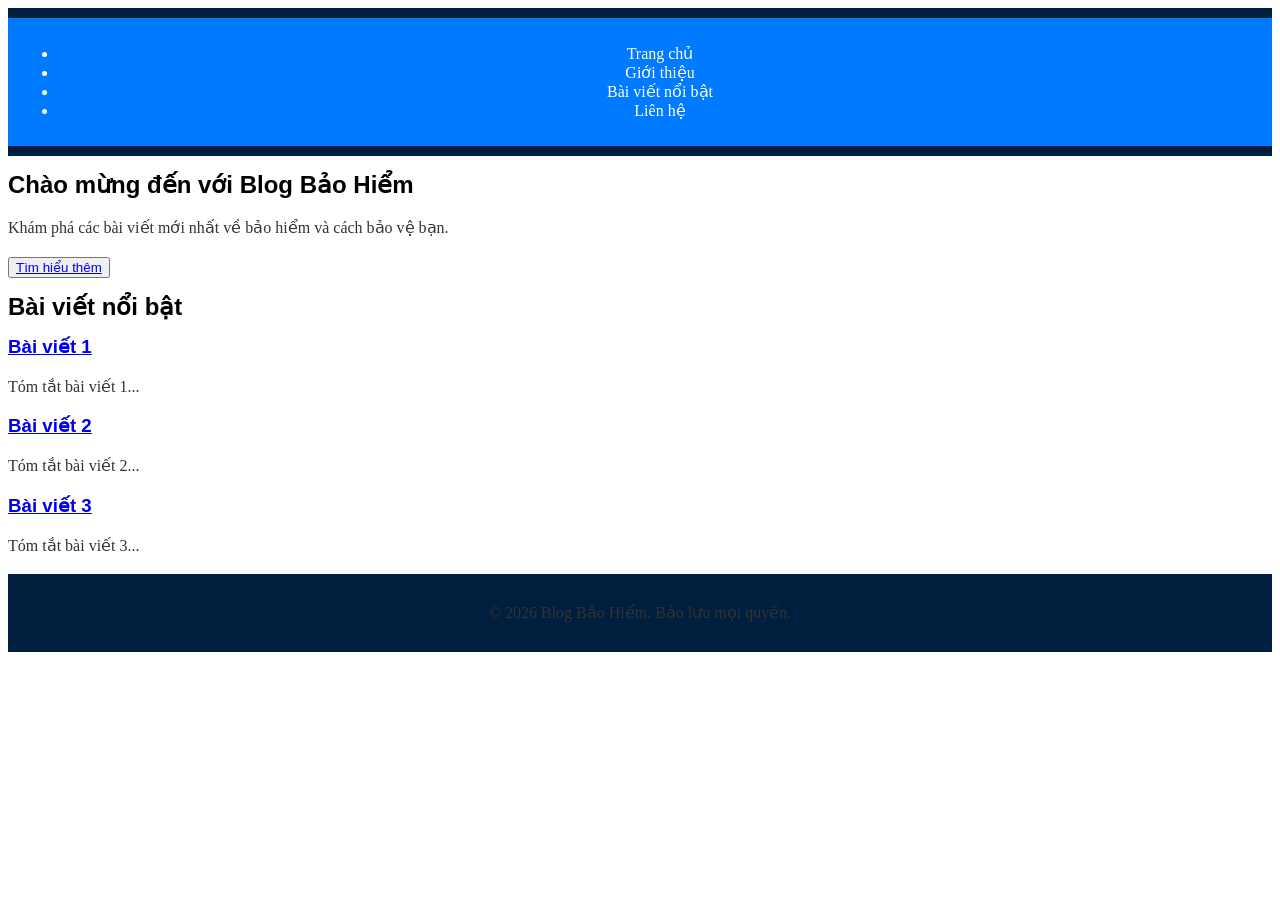
==== index.html @ 15896990 "Create index.html for the blog homepage with professional design in Vietnamese" ====
<!DOCTYPE html>
<html lang="vi">
<head>
    <meta charset="UTF-8">
    <meta name="viewport" content="width=device-width, initial-scale=1.0">
    <title>Trang chủ Blog Bảo Hiểm</title>
    <link rel="stylesheet" href="styles.css">
</head>
<body>
    <header>
        <nav>
            <ul>
                <li><a href="#">Trang chủ</a></li>
                <li><a href="#">Giới thiệu</a></li>
                <li><a href="#">Bài viết nổi bật</a></li>
                <li><a href="#">Liên hệ</a></li>
            </ul>
        </nav>
    </header>
    <section class="hero">
        <h1>Chào mừng đến với Blog Bảo Hiểm</h1>
        <p>Khám phá các bài viết mới nhất về bảo hiểm và cách bảo vệ bạn.</p>
        <button><a href="#">Tìm hiểu thêm</a></button>
    </section>
    <section class="featured-articles">
        <h2>Bài viết nổi bật</h2>
        <article>
            <h3><a href="#">Bài viết 1</a></h3>
            <p>Tóm tắt bài viết 1...</p>
        </article>
        <article>
            <h3><a href="#">Bài viết 2</a></h3>
            <p>Tóm tắt bài viết 2...</p>
        </article>
        <article>
            <h3><a href="#">Bài viết 3</a></h3>
            <p>Tóm tắt bài viết 3...</p>
        </article>
    </section>
    <footer>
        <p>&copy; 2026 Blog Bảo Hiểm. Bảo lưu mọi quyền.</p>
    </footer>
</body>
</html>
---- styles.css ----
.container {
  max-width: 1200px;
  margin: 0 auto;
  padding: 20px;
}

header {
  background-color: #001F3F; /* Dark Blue */
  color: white;
  padding: 10px 0;
  text-align: center;
}

h1, h2, h3 {
  font-family: 'Arial', sans-serif;
  margin: 15px 0;
}

p {
  font-family: 'Georgia', serif;
  line-height: 1.6;
  color: #333;
}

nav {
  background-color: #007BFF; /* Light Blue */
  padding: 10px;
}

nav a {
  color: white;
  text-decoration: none;
  margin: 0 15px;
}

nav a:hover {
  text-decoration: underline;
}

footer {
  background-color: #001F3F; /* Dark Blue */
  color: white;
  padding: 10px 0;
  text-align: center;
}

/* Responsive styles */
@media (max-width: 768px) {
  header, nav, footer {
    text-align: center;
  }
  nav a {
    display: block;
    margin: 5px 0;
  }
}
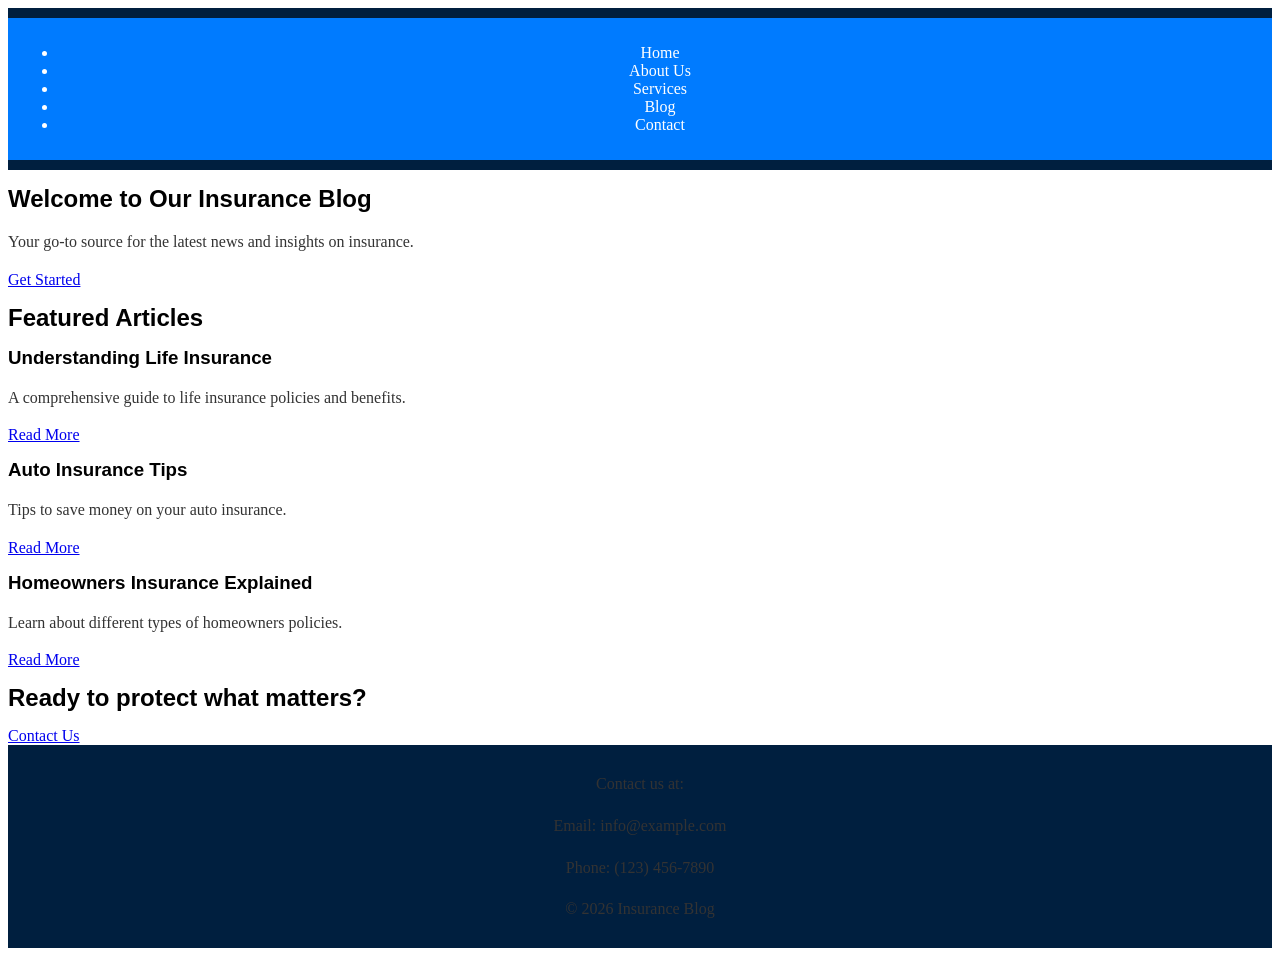
==== commit 8aa77c74: "Update index.html with modern professional insurance blog homepage design" ====
--- a/index.html
+++ b/index.html
@@ -1,44 +1,61 @@
 <!DOCTYPE html>
-<html lang="vi">
+<html lang="en">
 <head>
     <meta charset="UTF-8">
     <meta name="viewport" content="width=device-width, initial-scale=1.0">
-    <title>Trang chủ Blog Bảo Hiểm</title>
+    <title>Insurance Blog</title>
     <link rel="stylesheet" href="styles.css">
 </head>
 <body>
     <header>
         <nav>
             <ul>
-                <li><a href="#">Trang chủ</a></li>
-                <li><a href="#">Giới thiệu</a></li>
-                <li><a href="#">Bài viết nổi bật</a></li>
-                <li><a href="#">Liên hệ</a></li>
+                <li><a href="#">Home</a></li>
+                <li><a href="#">About Us</a></li>
+                <li><a href="#">Services</a></li>
+                <li><a href="#">Blog</a></li>
+                <li><a href="#">Contact</a></li>
             </ul>
         </nav>
     </header>
+
     <section class="hero">
-        <h1>Chào mừng đến với Blog Bảo Hiểm</h1>
-        <p>Khám phá các bài viết mới nhất về bảo hiểm và cách bảo vệ bạn.</p>
-        <button><a href="#">Tìm hiểu thêm</a></button>
+        <h1>Welcome to Our Insurance Blog</h1>
+        <p>Your go-to source for the latest news and insights on insurance.</p>
+        <a href="#" class="cta-button">Get Started</a>
     </section>
+
     <section class="featured-articles">
-        <h2>Bài viết nổi bật</h2>
-        <article>
-            <h3><a href="#">Bài viết 1</a></h3>
-            <p>Tóm tắt bài viết 1...</p>
-        </article>
-        <article>
-            <h3><a href="#">Bài viết 2</a></h3>
-            <p>Tóm tắt bài viết 2...</p>
-        </article>
-        <article>
-            <h3><a href="#">Bài viết 3</a></h3>
-            <p>Tóm tắt bài viết 3...</p>
-        </article>
+        <h2>Featured Articles</h2>
+        <div class="articles-grid">
+            <article>
+                <h3>Understanding Life Insurance</h3>
+                <p>A comprehensive guide to life insurance policies and benefits.</p>
+                <a href="#">Read More</a>
+            </article>
+            <article>
+                <h3>Auto Insurance Tips</h3>
+                <p>Tips to save money on your auto insurance.</p>
+                <a href="#">Read More</a>
+            </article>
+            <article>
+                <h3>Homeowners Insurance Explained</h3>
+                <p>Learn about different types of homeowners policies.</p>
+                <a href="#">Read More</a>
+            </article>
+        </div>
     </section>
+
+    <section class="call-to-action">
+        <h2>Ready to protect what matters?</h2>
+        <a href="#" class="cta-button">Contact Us</a>
+    </section>
+
     <footer>
-        <p>&copy; 2026 Blog Bảo Hiểm. Bảo lưu mọi quyền.</p>
+        <p>Contact us at:</p>
+        <p>Email: info@example.com</p>
+        <p>Phone: (123) 456-7890</p>
+        <p>&copy; 2026 Insurance Blog</p>
     </footer>
 </body>
-</html>+</html>
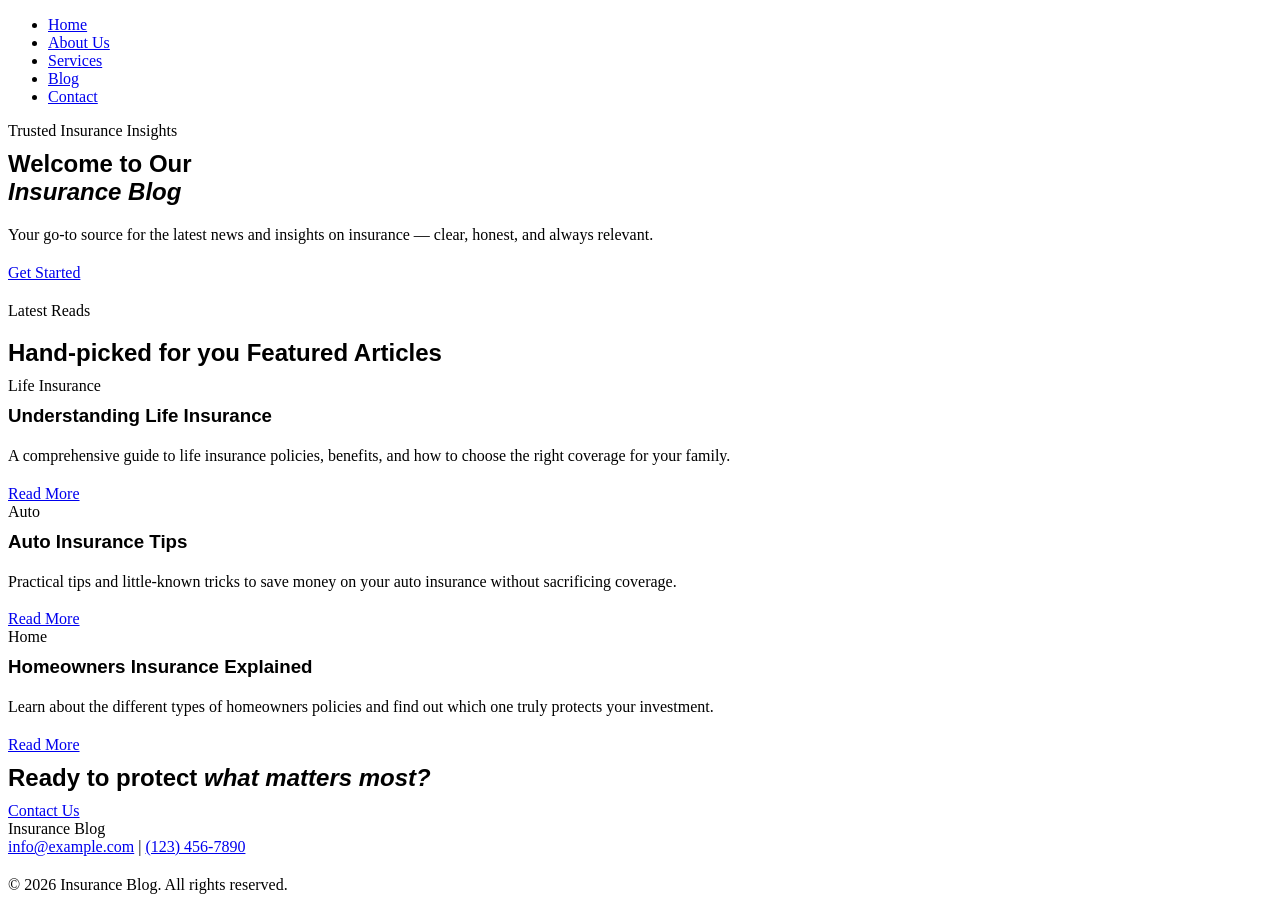
==== commit 30178226: "Update index.html" ====
--- a/index.html
+++ b/index.html
@@ -18,44 +18,75 @@
             </ul>
         </nav>
     </header>
-
+ 
     <section class="hero">
-        <h1>Welcome to Our Insurance Blog</h1>
-        <p>Your go-to source for the latest news and insights on insurance.</p>
-        <a href="#" class="cta-button">Get Started</a>
+        <div class="hero-badge">Trusted Insurance Insights</div>
+        <h1>Welcome to Our<br><em>Insurance Blog</em></h1>
+        <p>Your go-to source for the latest news and insights on insurance — clear, honest, and always relevant.</p>
+        <div class="cta-wrap">
+            <a href="#" class="cta-button">Get Started</a>
+        </div>
     </section>
-
+ 
     <section class="featured-articles">
-        <h2>Featured Articles</h2>
+        <p class="section-label">Latest Reads</p>
+        <h2>
+            <span>Hand-picked for you</span>
+            Featured Articles
+        </h2>
         <div class="articles-grid">
-            <article>
+            <article class="reveal">
+                <span class="article-tag">Life Insurance</span>
                 <h3>Understanding Life Insurance</h3>
-                <p>A comprehensive guide to life insurance policies and benefits.</p>
+                <p>A comprehensive guide to life insurance policies, benefits, and how to choose the right coverage for your family.</p>
                 <a href="#">Read More</a>
             </article>
-            <article>
+            <article class="reveal">
+                <span class="article-tag">Auto</span>
                 <h3>Auto Insurance Tips</h3>
-                <p>Tips to save money on your auto insurance.</p>
+                <p>Practical tips and little-known tricks to save money on your auto insurance without sacrificing coverage.</p>
                 <a href="#">Read More</a>
             </article>
-            <article>
+            <article class="reveal">
+                <span class="article-tag">Home</span>
                 <h3>Homeowners Insurance Explained</h3>
-                <p>Learn about different types of homeowners policies.</p>
+                <p>Learn about the different types of homeowners policies and find out which one truly protects your investment.</p>
                 <a href="#">Read More</a>
             </article>
         </div>
     </section>
-
+ 
     <section class="call-to-action">
-        <h2>Ready to protect what matters?</h2>
-        <a href="#" class="cta-button">Contact Us</a>
+        <h2>Ready to protect <em>what matters most?</em></h2>
+        <a href="#" class="cta-button outline">Contact Us</a>
     </section>
-
+ 
     <footer>
-        <p>Contact us at:</p>
-        <p>Email: info@example.com</p>
-        <p>Phone: (123) 456-7890</p>
-        <p>&copy; 2026 Insurance Blog</p>
+        <div class="footer-inner">
+            <div class="footer-logo">Insurance Blog</div>
+            <div class="footer-divider"></div>
+            <div class="footer-contacts">
+                <a href="mailto:info@example.com">info@example.com</a>
+                <span>|</span>
+                <a href="tel:+11234567890">(123) 456-7890</a>
+            </div>
+            <p class="footer-copy">&copy; 2026 Insurance Blog. All rights reserved.</p>
+        </div>
     </footer>
+ 
+    <script>
+        // Scroll reveal
+        const reveals = document.querySelectorAll('.reveal');
+        const obs = new IntersectionObserver((entries) => {
+            entries.forEach((e, i) => {
+                if (e.isIntersecting) {
+                    setTimeout(() => e.target.classList.add('visible'), i * 120);
+                    obs.unobserve(e.target);
+                }
+            });
+        }, { threshold: 0.15 });
+        reveals.forEach(el => obs.observe(el));
+    </script>
+ 
 </body>
 </html>
--- a/styles.css
+++ b/styles.css
@@ -1,56 +1,39 @@
 .container {
-  max-width: 1200px;
-  margin: 0 auto;
+  display: grid;
+  grid-template-columns: repeat(auto-fill, minmax(300px, 1fr));
+  gap: 20px;
   padding: 20px;
 }
 
-header {
-  background-color: #001F3F; /* Dark Blue */
-  color: white;
-  padding: 10px 0;
+.header {
+  background: linear-gradient(to right, #4facfe, #00f2fe);
+  padding: 20px;
+  color: #fff;
   text-align: center;
+  font-family: 'Arial', sans-serif;
+  font-size: 2em;
+  font-weight: bold;
+  border-radius: 8px;
+}
+
+.card {
+  background: #fff;
+  border: 1px solid #ddd;
+  border-radius: 8px;
+  padding: 15px;
+  transition: box-shadow 0.3s ease;
+}
+
+.card:hover {
+  box-shadow: 0 4px 20px rgba(0, 0, 0, 0.1);
 }
 
 h1, h2, h3 {
-  font-family: 'Arial', sans-serif;
-  margin: 15px 0;
+  font-family: 'Helvetica Neue', sans-serif;
+  margin: 10px 0;
 }
 
 p {
+  line-height: 1.6;
   font-family: 'Georgia', serif;
-  line-height: 1.6;
-  color: #333;
-}
-
-nav {
-  background-color: #007BFF; /* Light Blue */
-  padding: 10px;
-}
-
-nav a {
-  color: white;
-  text-decoration: none;
-  margin: 0 15px;
-}
-
-nav a:hover {
-  text-decoration: underline;
-}
-
-footer {
-  background-color: #001F3F; /* Dark Blue */
-  color: white;
-  padding: 10px 0;
-  text-align: center;
-}
-
-/* Responsive styles */
-@media (max-width: 768px) {
-  header, nav, footer {
-    text-align: center;
-  }
-  nav a {
-    display: block;
-    margin: 5px 0;
-  }
-}
+}
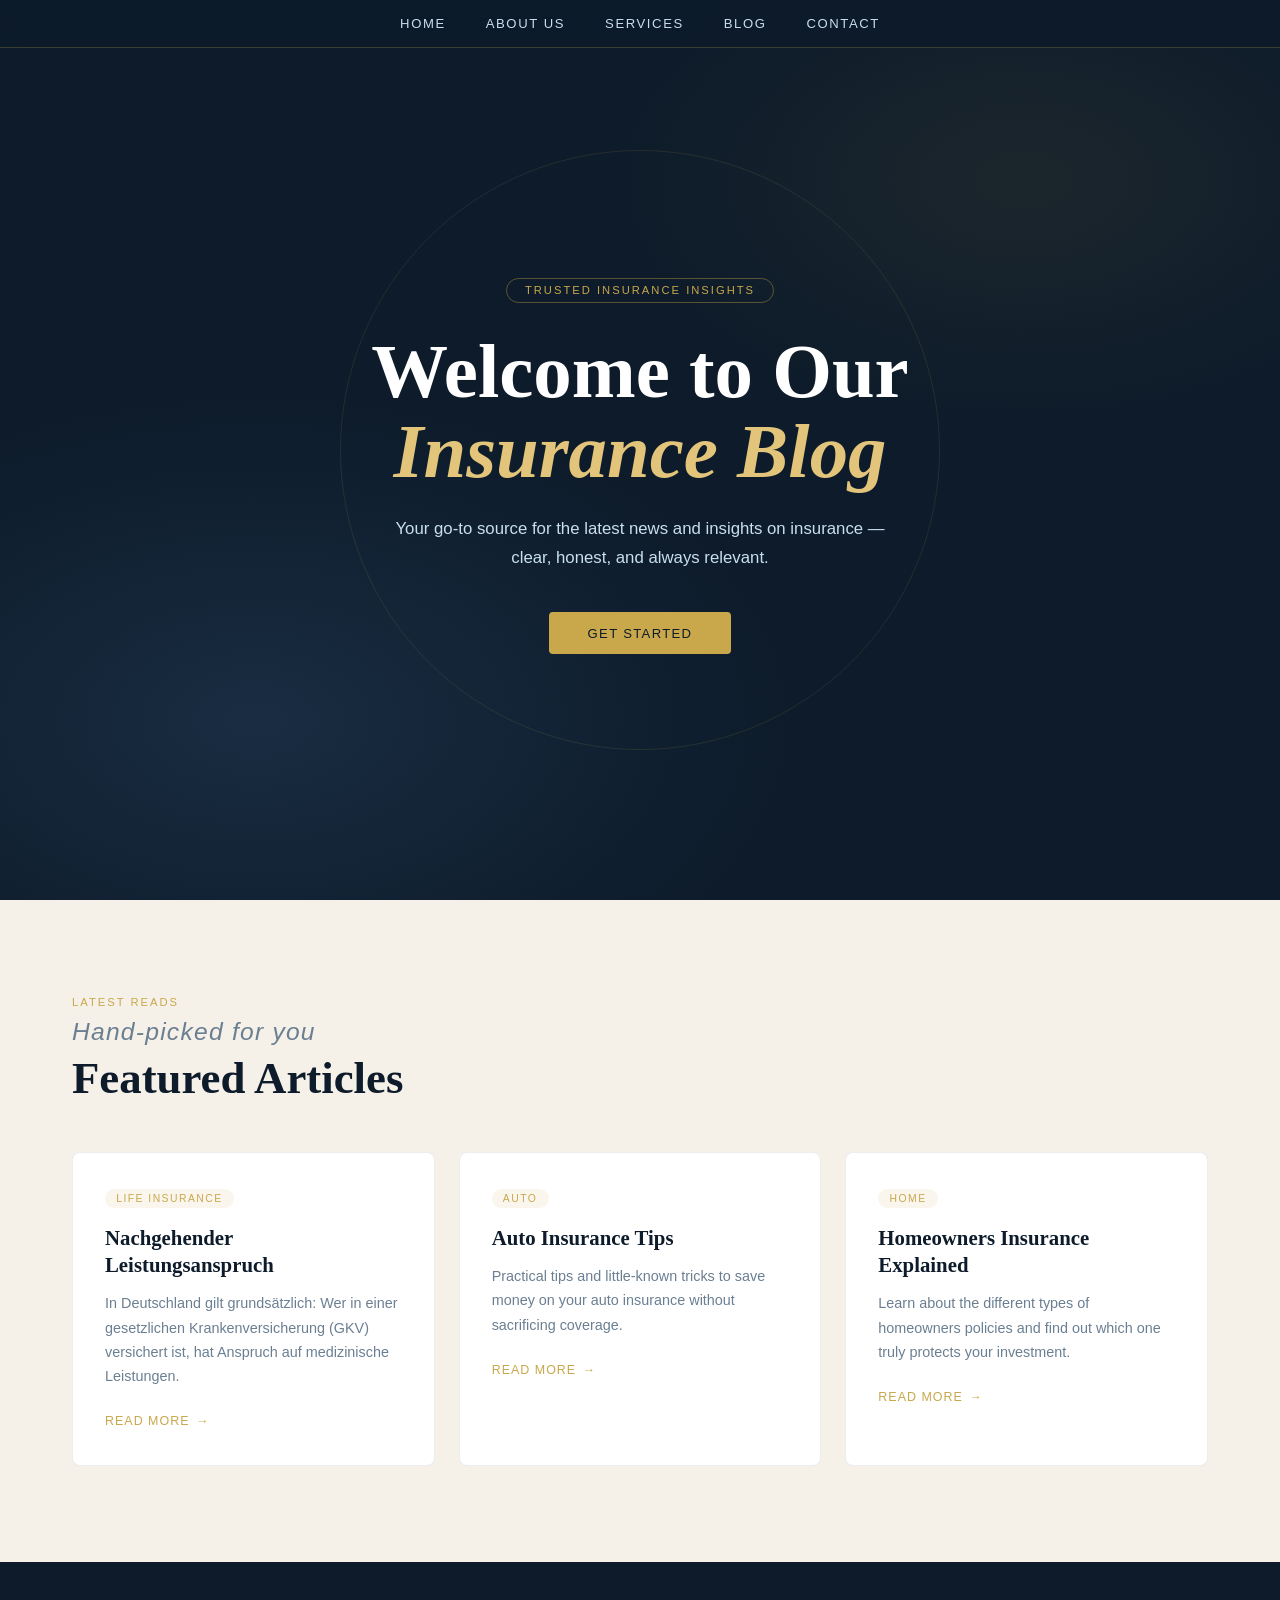
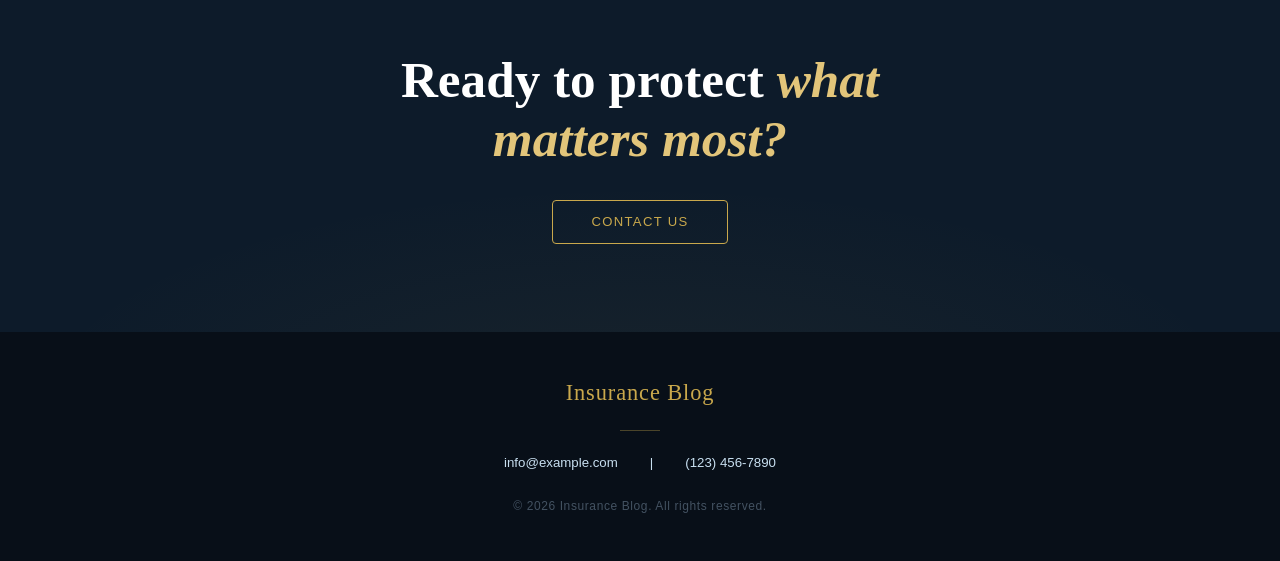
==== commit 8da5d4b6: "Update index.html" ====
--- a/index.html
+++ b/index.html
@@ -37,9 +37,9 @@
         <div class="articles-grid">
             <article class="reveal">
                 <span class="article-tag">Life Insurance</span>
-                <h3>Understanding Life Insurance</h3>
-                <p>A comprehensive guide to life insurance policies, benefits, and how to choose the right coverage for your family.</p>
-                <a href="#">Read More</a>
+                <h3>Nachgehender Leistungsanspruch </h3>
+                <p>In Deutschland gilt grundsätzlich: Wer in einer gesetzlichen Krankenversicherung (GKV) versichert ist, hat Anspruch auf medizinische Leistungen.</p>
+                <a href="Nachgehender-leistungsanspruch.html">Read More</a>
             </article>
             <article class="reveal">
                 <span class="article-tag">Auto</span>
--- a/styles.css
+++ b/styles.css
@@ -1,39 +1,342 @@
-.container {
-  display: grid;
-  grid-template-columns: repeat(auto-fill, minmax(300px, 1fr));
-  gap: 20px;
-  padding: 20px;
-}
-
-.header {
-  background: linear-gradient(to right, #4facfe, #00f2fe);
-  padding: 20px;
-  color: #fff;
-  text-align: center;
-  font-family: 'Arial', sans-serif;
-  font-size: 2em;
-  font-weight: bold;
-  border-radius: 8px;
-}
-
-.card {
-  background: #fff;
-  border: 1px solid #ddd;
-  border-radius: 8px;
-  padding: 15px;
-  transition: box-shadow 0.3s ease;
-}
-
-.card:hover {
-  box-shadow: 0 4px 20px rgba(0, 0, 0, 0.1);
-}
-
-h1, h2, h3 {
-  font-family: 'Helvetica Neue', sans-serif;
-  margin: 10px 0;
-}
-
-p {
-  line-height: 1.6;
-  font-family: 'Georgia', serif;
-}+    *, *::before, *::after { box-sizing: border-box; margin: 0; padding: 0; }
+ 
+        :root {
+            --navy:   #0d1b2a;
+            --ink:    #1a2e44;
+            --sky:    #c8dff0;
+            --gold:   #c9a84c;
+            --gold-lt:#e2c57a;
+            --cream:  #f5f0e8;
+            --white:  #ffffff;
+            --gray:   #6b7f92;
+            --radius: 4px;
+        }
+ 
+        html { scroll-behavior: smooth; }
+ 
+        body {
+            font-family: 'DM Sans', sans-serif;
+            background: var(--cream);
+            color: var(--ink);
+            overflow-x: hidden;
+        }
+ 
+        /* ── NAV ────────────────────────────────── */
+        header {
+            position: fixed; top: 0; left: 0; right: 0; z-index: 100;
+            background: rgba(13,27,42,.92);
+            backdrop-filter: blur(12px);
+            border-bottom: 1px solid rgba(201,168,76,.25);
+        }
+ 
+        nav ul {
+            list-style: none;
+            display: flex; align-items: center; justify-content: center;
+            gap: 2.5rem;
+            max-width: 1200px; margin: 0 auto;
+            padding: .9rem 2rem;
+        }
+ 
+        nav a {
+            text-decoration: none;
+            font-size: .82rem; font-weight: 500; letter-spacing: .12em;
+            text-transform: uppercase;
+            color: var(--sky);
+            transition: color .25s;
+            position: relative;
+        }
+ 
+        nav a::after {
+            content: '';
+            position: absolute; bottom: -3px; left: 0; right: 0;
+            height: 1px; background: var(--gold);
+            transform: scaleX(0); transform-origin: left;
+            transition: transform .3s ease;
+        }
+ 
+        nav a:hover { color: var(--gold-lt); }
+        nav a:hover::after { transform: scaleX(1); }
+ 
+        /* ── HERO ───────────────────────────────── */
+        .hero {
+            min-height: 100vh;
+            display: flex; flex-direction: column;
+            align-items: center; justify-content: center;
+            text-align: center;
+            padding: 7rem 2rem 5rem;
+            position: relative;
+            overflow: hidden;
+            background: var(--navy);
+        }
+ 
+        /* layered background */
+        .hero::before {
+            content: '';
+            position: absolute; inset: 0;
+            background:
+                radial-gradient(ellipse 70% 60% at 20% 80%, rgba(26,46,68,.9) 0%, transparent 60%),
+                radial-gradient(ellipse 60% 50% at 80% 20%, rgba(201,168,76,.08) 0%, transparent 55%);
+        }
+ 
+        /* decorative large circle */
+        .hero::after {
+            content: '';
+            position: absolute;
+            width: 600px; height: 600px;
+            border-radius: 50%;
+            border: 1px solid rgba(201,168,76,.12);
+            top: 50%; left: 50%;
+            transform: translate(-50%,-50%);
+            pointer-events: none;
+        }
+ 
+        .hero-badge {
+            font-size: .7rem; letter-spacing: .18em; text-transform: uppercase;
+            color: var(--gold); border: 1px solid rgba(201,168,76,.4);
+            padding: .35rem 1.1rem; border-radius: 999px;
+            margin-bottom: 1.8rem;
+            position: relative; z-index: 1;
+            animation: fadeUp .8s ease both;
+        }
+ 
+        .hero h1 {
+            font-family: 'Playfair Display', serif;
+            font-size: clamp(2.8rem, 6vw, 5.5rem);
+            font-weight: 900; line-height: 1.05;
+            color: var(--white);
+            max-width: 760px;
+            position: relative; z-index: 1;
+            animation: fadeUp .9s .1s ease both;
+        }
+ 
+        .hero h1 em {
+            font-style: italic; color: var(--gold-lt);
+        }
+ 
+        .hero p {
+            font-size: 1.05rem; font-weight: 300;
+            color: var(--sky); max-width: 500px;
+            margin: 1.4rem auto 0;
+            line-height: 1.7;
+            position: relative; z-index: 1;
+            animation: fadeUp 1s .2s ease both;
+        }
+ 
+        .hero .cta-wrap {
+            margin-top: 2.5rem; position: relative; z-index: 1;
+            animation: fadeUp 1s .35s ease both;
+        }
+ 
+        /* ── BUTTONS ────────────────────────────── */
+        .cta-button {
+            display: inline-block;
+            text-decoration: none;
+            font-size: .82rem; font-weight: 500; letter-spacing: .1em;
+            text-transform: uppercase;
+            padding: .85rem 2.4rem;
+            border-radius: var(--radius);
+            background: var(--gold);
+            color: var(--navy);
+            transition: background .25s, transform .2s, box-shadow .25s;
+            box-shadow: 0 0 0 0 rgba(201,168,76,0);
+        }
+ 
+        .cta-button:hover {
+            background: var(--gold-lt);
+            transform: translateY(-2px);
+            box-shadow: 0 8px 28px rgba(201,168,76,.35);
+        }
+ 
+        .cta-button.outline {
+            background: transparent;
+            color: var(--gold);
+            border: 1px solid var(--gold);
+        }
+ 
+        .cta-button.outline:hover {
+            background: var(--gold);
+            color: var(--navy);
+        }
+ 
+        /* ── FEATURED ARTICLES ──────────────────── */
+        .featured-articles {
+            max-width: 1200px; margin: 0 auto;
+            padding: 6rem 2rem;
+        }
+ 
+        .section-label {
+            font-size: .7rem; letter-spacing: .18em; text-transform: uppercase;
+            color: var(--gold); margin-bottom: .6rem;
+        }
+ 
+        .featured-articles > h2 {
+            font-family: 'Playfair Display', serif;
+            font-size: clamp(2rem, 3.5vw, 3rem);
+            font-weight: 700; color: var(--navy);
+            margin-bottom: 3rem;
+        }
+ 
+        .featured-articles > h2 span {
+            display: block; font-style: italic;
+            font-weight: 400; color: var(--gray);
+            font-size: .55em; letter-spacing: .05em;
+            font-family: 'DM Sans', sans-serif;
+            margin-bottom: .4rem;
+        }
+ 
+        .articles-grid {
+            display: grid;
+            grid-template-columns: repeat(auto-fit, minmax(300px,1fr));
+            gap: 1.5rem;
+        }
+ 
+        article {
+            background: var(--white);
+            border: 1px solid rgba(13,27,42,.08);
+            border-radius: 8px;
+            padding: 2.2rem 2rem;
+            position: relative;
+            overflow: hidden;
+            transition: transform .3s, box-shadow .3s, border-color .3s;
+        }
+ 
+        article::before {
+            content: '';
+            position: absolute; top: 0; left: 0;
+            width: 4px; height: 100%;
+            background: linear-gradient(180deg, var(--gold) 0%, var(--gold-lt) 100%);
+            transform: scaleY(0); transform-origin: top;
+            transition: transform .3s ease;
+        }
+ 
+        article:hover {
+            transform: translateY(-5px);
+            box-shadow: 0 20px 50px rgba(13,27,42,.1);
+            border-color: rgba(201,168,76,.3);
+        }
+ 
+        article:hover::before { transform: scaleY(1); }
+ 
+        .article-tag {
+            font-size: .65rem; letter-spacing: .14em; text-transform: uppercase;
+            color: var(--gold); background: rgba(201,168,76,.1);
+            padding: .25rem .7rem; border-radius: 999px;
+            display: inline-block; margin-bottom: 1rem;
+        }
+ 
+        article h3 {
+            font-family: 'Playfair Display', serif;
+            font-size: 1.3rem; font-weight: 700;
+            color: var(--navy); margin-bottom: .8rem; line-height: 1.3;
+        }
+ 
+        article p {
+            font-size: .9rem; color: var(--gray);
+            line-height: 1.7; margin-bottom: 1.4rem;
+        }
+ 
+        article a {
+            text-decoration: none;
+            font-size: .78rem; font-weight: 500; letter-spacing: .08em;
+            text-transform: uppercase;
+            color: var(--gold);
+            display: inline-flex; align-items: center; gap: .4rem;
+            transition: gap .2s, color .2s;
+        }
+ 
+        article a::after { content: '→'; }
+        article a:hover { gap: .7rem; color: var(--navy); }
+ 
+        /* ── CTA BAND ───────────────────────────── */
+        .call-to-action {
+            background: var(--navy);
+            padding: 5.5rem 2rem;
+            text-align: center;
+            position: relative; overflow: hidden;
+        }
+ 
+        .call-to-action::before {
+            content: '';
+            position: absolute; inset: 0;
+            background: radial-gradient(ellipse 80% 100% at 50% 120%, rgba(201,168,76,.06) 0%, transparent 60%);
+        }
+ 
+        .call-to-action h2 {
+            font-family: 'Playfair Display', serif;
+            font-size: clamp(2rem, 4vw, 3.2rem);
+            font-weight: 700; color: var(--white);
+            max-width: 600px; margin: 0 auto 2rem;
+            position: relative; z-index: 1;
+        }
+ 
+        .call-to-action h2 em {
+            font-style: italic; color: var(--gold-lt);
+        }
+ 
+        .call-to-action .cta-button {
+            position: relative; z-index: 1;
+        }
+ 
+        /* ── FOOTER ─────────────────────────────── */
+        footer {
+            background: #080f18;
+            padding: 3rem 2rem;
+            text-align: center;
+        }
+ 
+        .footer-inner {
+            max-width: 800px; margin: 0 auto;
+        }
+ 
+        .footer-logo {
+            font-family: 'Playfair Display', serif;
+            font-size: 1.4rem; color: var(--gold);
+            margin-bottom: 1.5rem; letter-spacing: .04em;
+        }
+ 
+        .footer-contacts {
+            display: flex; flex-wrap: wrap;
+            justify-content: center; gap: .8rem 2rem;
+            margin-bottom: 1.8rem;
+        }
+ 
+        .footer-contacts a, .footer-contacts span {
+            text-decoration: none;
+            font-size: .83rem; color: var(--sky);
+            transition: color .2s;
+        }
+ 
+        .footer-contacts a:hover { color: var(--gold-lt); }
+ 
+        .footer-divider {
+            width: 40px; height: 1px;
+            background: rgba(201,168,76,.35);
+            margin: 0 auto 1.5rem;
+        }
+ 
+        .footer-copy {
+            font-size: .75rem; color: rgba(107,127,146,.6);
+            letter-spacing: .05em;
+        }
+ 
+        /* ── ANIMATIONS ─────────────────────────── */
+        @keyframes fadeUp {
+            from { opacity: 0; transform: translateY(22px); }
+            to   { opacity: 1; transform: translateY(0); }
+        }
+ 
+        /* reveal on scroll */
+        .reveal {
+            opacity: 0; transform: translateY(30px);
+            transition: opacity .7s ease, transform .7s ease;
+        }
+ 
+        .reveal.visible {
+            opacity: 1; transform: translateY(0);
+        }
+ 
+        /* ── RESPONSIVE ─────────────────────────── */
+        @media (max-width: 640px) {
+            nav ul { gap: 1.2rem; flex-wrap: wrap; }
+            .articles-grid { grid-template-columns: 1fr; }
+        }
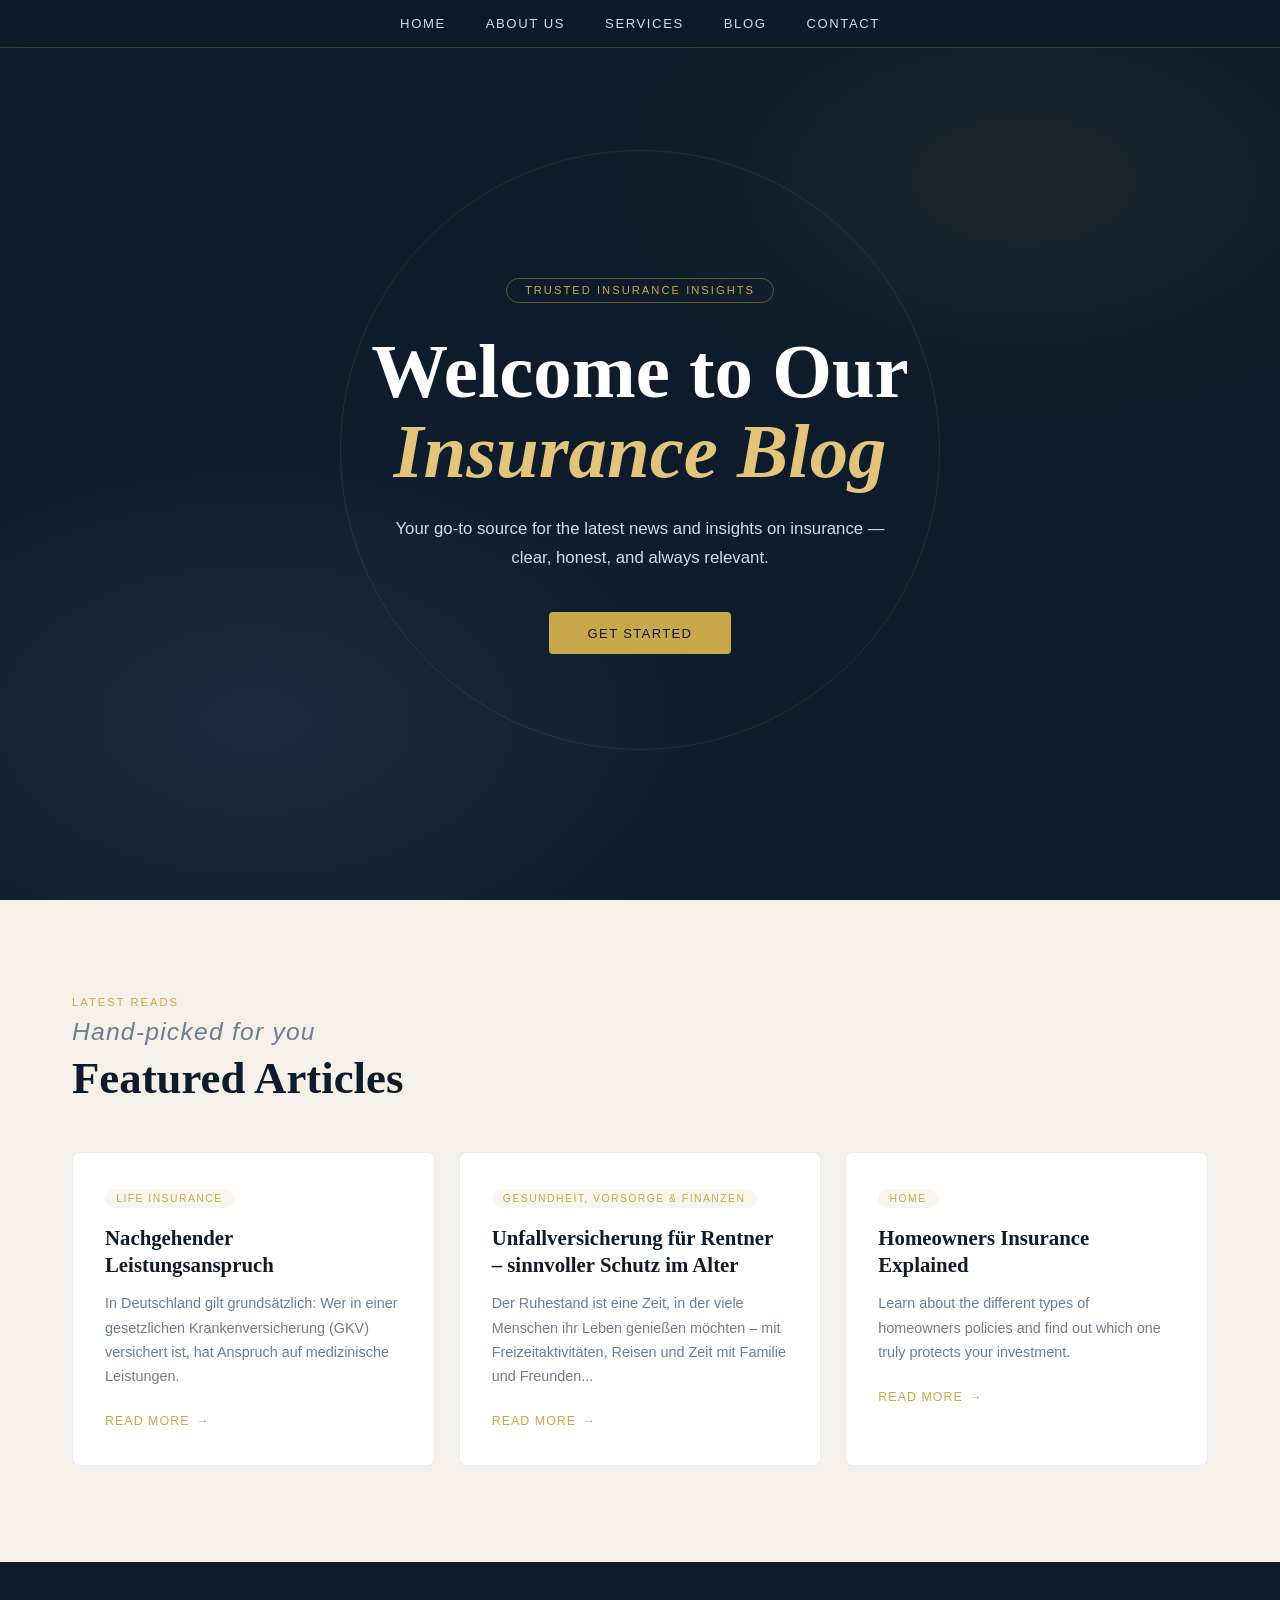
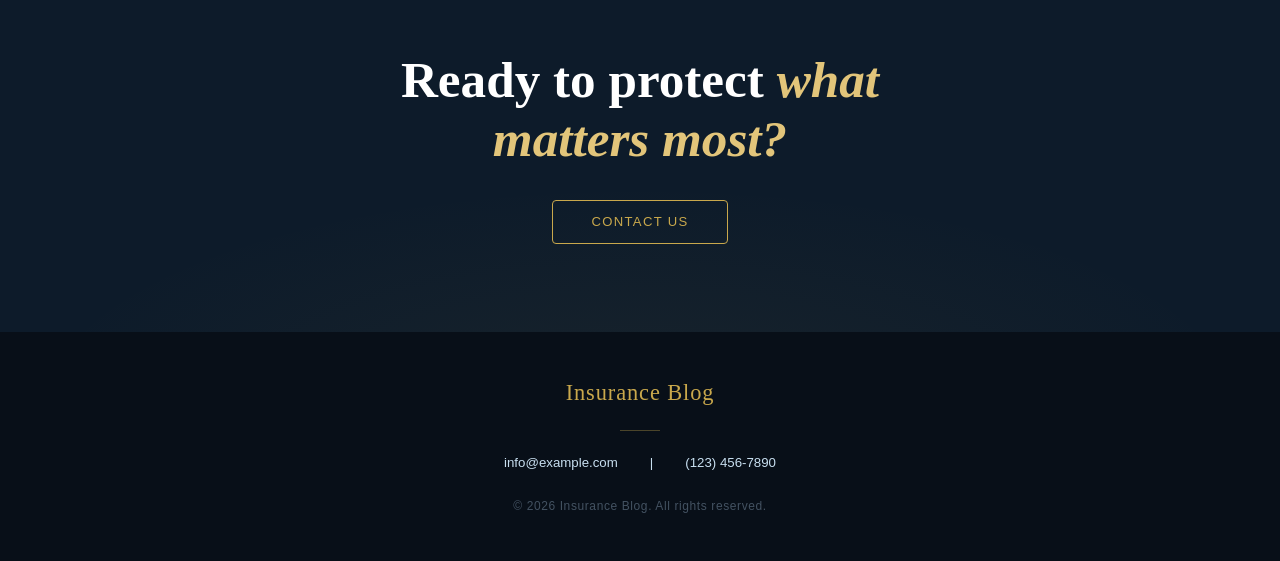
==== commit 4510c126: "Update index.html" ====
--- a/index.html
+++ b/index.html
@@ -42,10 +42,10 @@
                 <a href="Nachgehender-leistungsanspruch.html">Read More</a>
             </article>
             <article class="reveal">
-                <span class="article-tag">Auto</span>
-                <h3>Auto Insurance Tips</h3>
-                <p>Practical tips and little-known tricks to save money on your auto insurance without sacrificing coverage.</p>
-                <a href="#">Read More</a>
+                <span class="article-tag">Gesundheit, Vorsorge & Finanzen</span>
+                <h3>Unfallversicherung für Rentner – sinnvoller Schutz im Alter</h3>
+                <p>Der Ruhestand ist eine Zeit, in der viele Menschen ihr Leben genießen möchten – mit Freizeitaktivitäten, Reisen und Zeit mit Familie und Freunden...</p>
+                <a href="Unfallversicherung-rentner.html">Read More</a>
             </article>
             <article class="reveal">
                 <span class="article-tag">Home</span>
